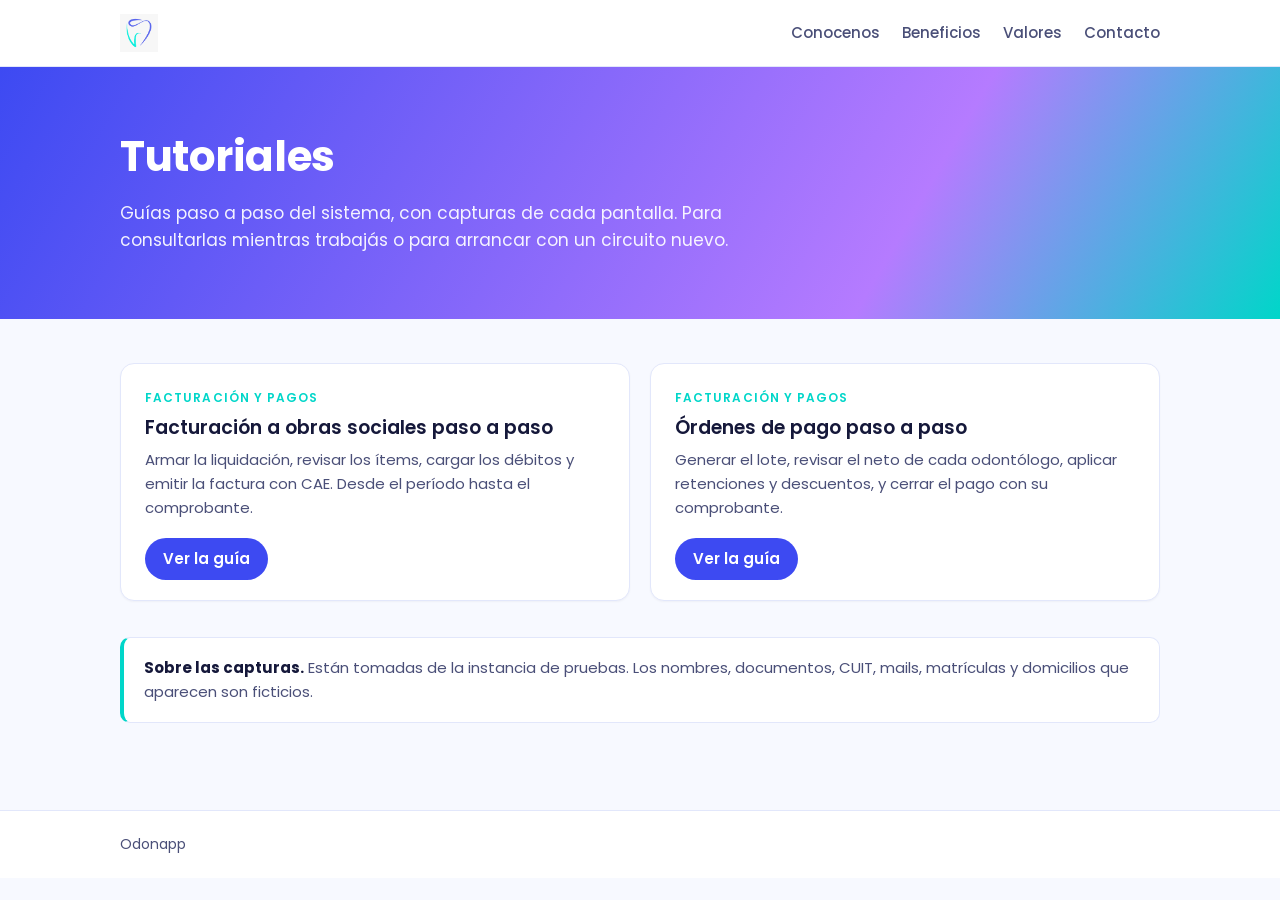
==== tutoriales/index.html @ 49efa06e "Tutoriales: la seccion en la landing Las guias paso a paso pasan a vivir en www.odonapp.com/tutorial" ====
<!doctype html>
<html lang="es">
<head>
<meta charset="utf-8">
<meta name="viewport" content="width=device-width, initial-scale=1">
<title>Tutoriales · Odonapp</title>
<meta name="description" content="Guías paso a paso de Odonapp: facturación a obras sociales, órdenes de pago y más.">

<!-- Google Tag Manager -->
<script>(function(w,d,s,l,i){w[l]=w[l]||[];w[l].push({'gtm.start':
new Date().getTime(),event:'gtm.js'});var f=d.getElementsByTagName(s)[0],
j=d.createElement(s),dl=l!='dataLayer'?'&l='+l:'';j.async=true;j.src=
'https://www.googletagmanager.com/gtm.js?id='+i+dl;f.parentNode.insertBefore(j,f);
})(window,document,'script','dataLayer','GTM-MB8L476S');</script>
<!-- End Google Tag Manager -->

<link rel="preconnect" href="https://fonts.googleapis.com">
<link rel="preconnect" href="https://fonts.gstatic.com" crossorigin>
<link rel="stylesheet" href="https://fonts.googleapis.com/css2?family=Poppins:wght@400;500;600;700&display=swap">

<style>
  :root{
    --azul:#3d4af2;
    --turquesa:#00d6c9;
    --violeta:#b57bff;
    --tinta:#15183a;
    --tinta-2:#4a4f78;
    --papel:#f7f9ff;
    --linea:#e2e7fb;
  }
  *{box-sizing:border-box}
  body{
    margin:0;
    font-family:'Poppins',system-ui,-apple-system,'Segoe UI',sans-serif;
    color:var(--tinta);
    background:var(--papel);
    line-height:1.6;
  }
  a{color:var(--azul)}
  .container{width:min(1040px,92vw);margin:0 auto}

  .site-header{background:#fff;border-bottom:1px solid var(--linea)}
  .site-header .container{display:flex;align-items:center;gap:24px;padding:14px 0}
  .site-header img{height:38px;display:block}
  .site-header nav{margin-left:auto;display:flex;gap:22px;flex-wrap:wrap}
  .site-header nav a{color:var(--tinta-2);text-decoration:none;font-weight:500;font-size:15px}
  .site-header nav a:hover{color:var(--azul)}

  .hero{
    background:linear-gradient(120deg,var(--azul),var(--violeta) 70%,var(--turquesa));
    color:#fff;padding:56px 0 64px;
  }
  .hero h1{margin:0 0 10px;font-size:clamp(28px,4.4vw,42px);font-weight:700;letter-spacing:-.01em}
  .hero p{margin:0;max-width:56ch;font-size:17px;color:rgba(255,255,255,.92)}

  main{padding:44px 0 72px}

  .grilla{display:grid;gap:20px;grid-template-columns:repeat(auto-fit,minmax(290px,1fr));margin:0;padding:0;list-style:none}
  .tarjeta{
    background:#fff;border:1px solid var(--linea);border-radius:14px;
    padding:24px 24px 20px;display:flex;flex-direction:column;
    box-shadow:0 1px 2px rgba(21,24,58,.04);
  }
  .tarjeta:hover{border-color:var(--azul);box-shadow:0 6px 22px rgba(61,74,242,.10)}
  .tarjeta .rotulo{
    font-size:12px;font-weight:600;letter-spacing:.09em;text-transform:uppercase;
    color:var(--turquesa);margin:0 0 8px;
  }
  .tarjeta h2{margin:0 0 8px;font-size:19px;font-weight:600;line-height:1.35}
  .tarjeta h2 a{color:inherit;text-decoration:none}
  .tarjeta h2 a:hover{color:var(--azul)}
  .tarjeta p{margin:0 0 18px;color:var(--tinta-2);font-size:15px}
  .tarjeta .ver{
    margin-top:auto;align-self:flex-start;text-decoration:none;font-weight:600;font-size:15px;
    color:#fff;background:var(--azul);padding:9px 18px;border-radius:999px;
  }
  .tarjeta .ver:hover{background:#2f3ad4}

  .nota{
    margin-top:36px;padding:18px 20px;background:#fff;
    border:1px solid var(--linea);border-left:4px solid var(--turquesa);
    border-radius:10px;color:var(--tinta-2);font-size:15px;
  }
  .nota strong{color:var(--tinta)}

  footer{border-top:1px solid var(--linea);background:#fff;padding:22px 0;color:var(--tinta-2);font-size:14px}
</style>
</head>
<body>
<!-- Google Tag Manager (noscript) -->
<noscript><iframe src="https://www.googletagmanager.com/ns.html?id=GTM-MB8L476S"
height="0" width="0" style="display:none;visibility:hidden"></iframe></noscript>
<!-- End Google Tag Manager (noscript) -->

<header class="site-header">
  <div class="container">
    <a href="/" aria-label="Odonapp"><img src="../images/logo.png" alt="Odonapp"></a>
    <nav>
      <a href="/#conocenos">Conocenos</a>
      <a href="/#beneficios">Beneficios</a>
      <a href="/#valores">Valores</a>
      <a href="/#contacto">Contacto</a>
    </nav>
  </div>
</header>

<section class="hero">
  <div class="container">
    <h1>Tutoriales</h1>
    <p>Guías paso a paso del sistema, con capturas de cada pantalla. Para consultarlas
       mientras trabajás o para arrancar con un circuito nuevo.</p>
  </div>
</section>

<main>
  <div class="container">
    <ul class="grilla">

      <li class="tarjeta">
        <p class="rotulo">Facturación y pagos</p>
        <h2><a href="facturacion-obras-sociales.html">Facturación a obras sociales paso a paso</a></h2>
        <p>Armar la liquidación, revisar los ítems, cargar los débitos y emitir la factura
           con CAE. Desde el período hasta el comprobante.</p>
        <a class="ver" href="facturacion-obras-sociales.html">Ver la guía</a>
      </li>

      <li class="tarjeta">
        <p class="rotulo">Facturación y pagos</p>
        <h2><a href="ordenes-de-pago.html">Órdenes de pago paso a paso</a></h2>
        <p>Generar el lote, revisar el neto de cada odontólogo, aplicar retenciones y
           descuentos, y cerrar el pago con su comprobante.</p>
        <a class="ver" href="ordenes-de-pago.html">Ver la guía</a>
      </li>

    </ul>

    <p class="nota">
      <strong>Sobre las capturas.</strong> Están tomadas de la instancia de pruebas. Los nombres,
      documentos, CUIT, mails, matrículas y domicilios que aparecen son ficticios.
    </p>
  </div>
</main>

<footer>
  <div class="container">Odonapp</div>
</footer>
</body>
</html>
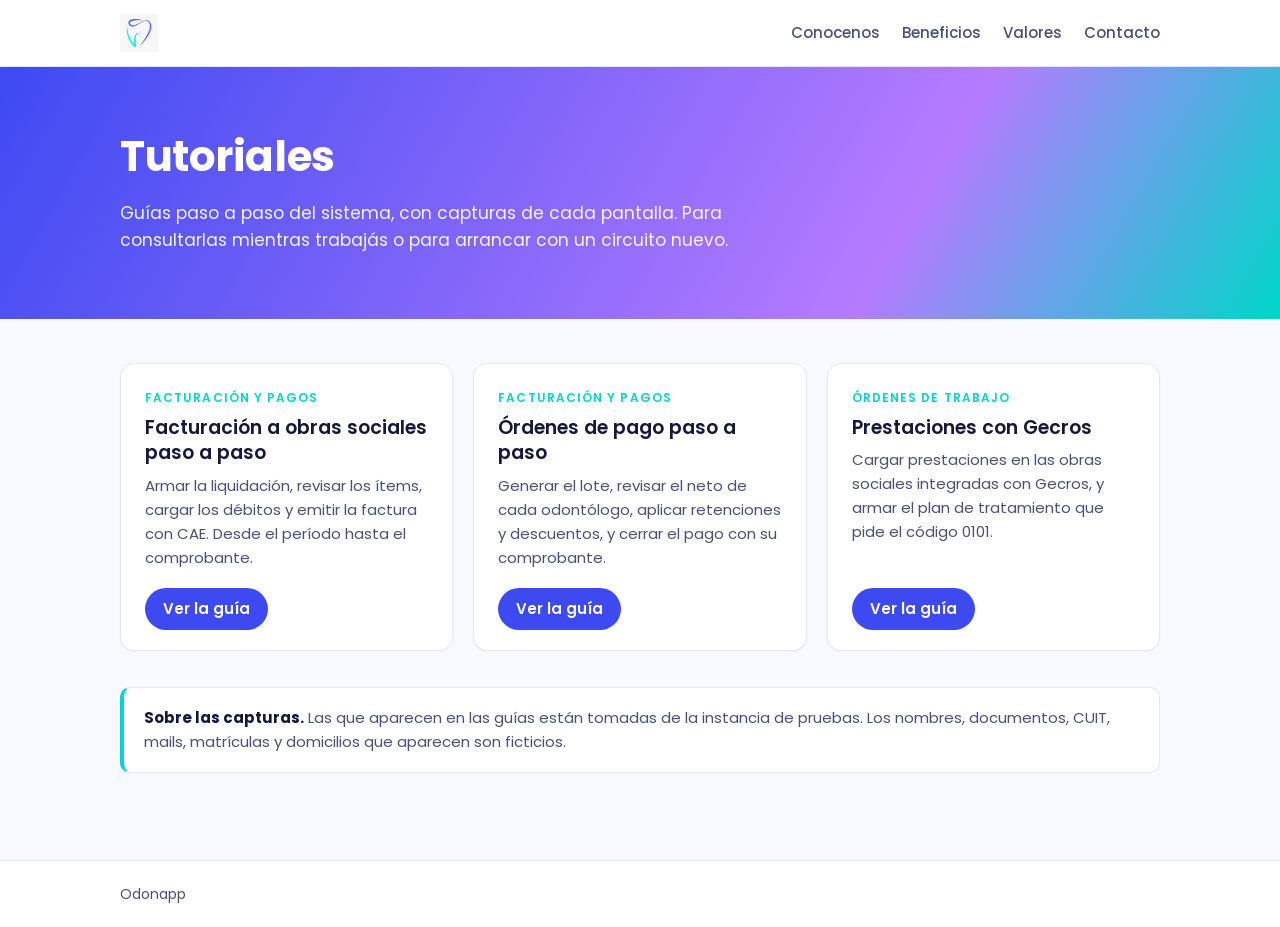
==== commit cce27ca1: "Tutoriales: prestaciones con Gecros y el plan de tratamiento del 0101 Guia para el odontologo de las" ====
--- a/tutoriales/index.html
+++ b/tutoriales/index.html
@@ -132,11 +132,20 @@
         <a class="ver" href="ordenes-de-pago.html">Ver la guía</a>
       </li>
 
+      <li class="tarjeta">
+        <p class="rotulo">Órdenes de trabajo</p>
+        <h2><a href="prestaciones-gecros.html">Prestaciones con Gecros</a></h2>
+        <p>Cargar prestaciones en las obras sociales integradas con Gecros, y armar el plan
+           de tratamiento que pide el código 0101.</p>
+        <a class="ver" href="prestaciones-gecros.html">Ver la guía</a>
+      </li>
+
     </ul>
 
     <p class="nota">
-      <strong>Sobre las capturas.</strong> Están tomadas de la instancia de pruebas. Los nombres,
-      documentos, CUIT, mails, matrículas y domicilios que aparecen son ficticios.
+      <strong>Sobre las capturas.</strong> Las que aparecen en las guías están tomadas de la
+      instancia de pruebas. Los nombres, documentos, CUIT, mails, matrículas y domicilios que
+      aparecen son ficticios.
     </p>
   </div>
 </main>
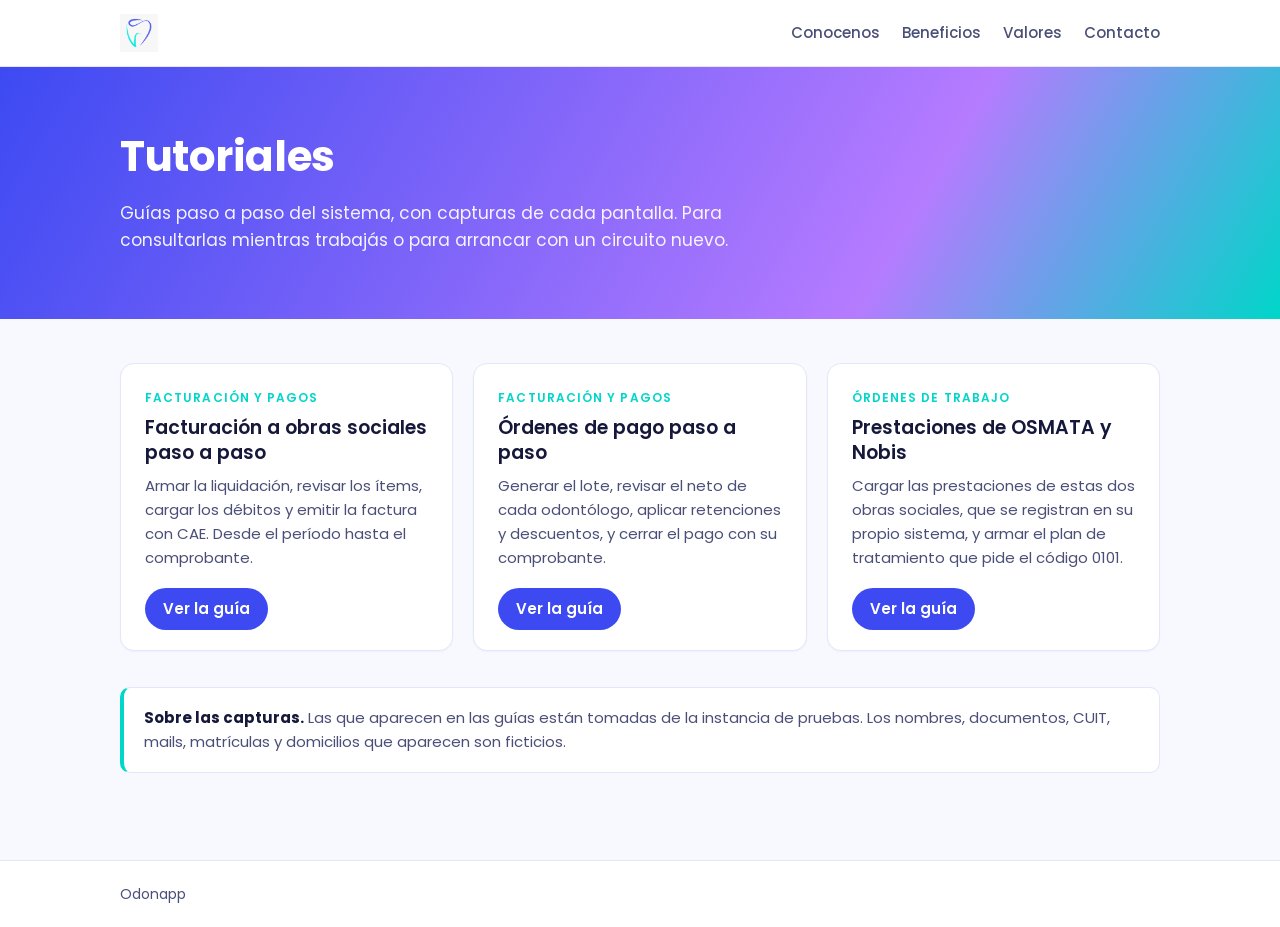
==== commit 97c8c797: "Tutoriales: la guia se llama por las obras sociales, no por el sistema "Gecros" es el sistema que us" ====
--- a/tutoriales/index.html
+++ b/tutoriales/index.html
@@ -134,10 +134,10 @@
 
       <li class="tarjeta">
         <p class="rotulo">Órdenes de trabajo</p>
-        <h2><a href="prestaciones-gecros.html">Prestaciones con Gecros</a></h2>
-        <p>Cargar prestaciones en las obras sociales integradas con Gecros, y armar el plan
-           de tratamiento que pide el código 0101.</p>
-        <a class="ver" href="prestaciones-gecros.html">Ver la guía</a>
+        <h2><a href="prestaciones-osmata-nobis.html">Prestaciones de OSMATA y Nobis</a></h2>
+        <p>Cargar las prestaciones de estas dos obras sociales, que se registran en su propio
+           sistema, y armar el plan de tratamiento que pide el código 0101.</p>
+        <a class="ver" href="prestaciones-osmata-nobis.html">Ver la guía</a>
       </li>
 
     </ul>
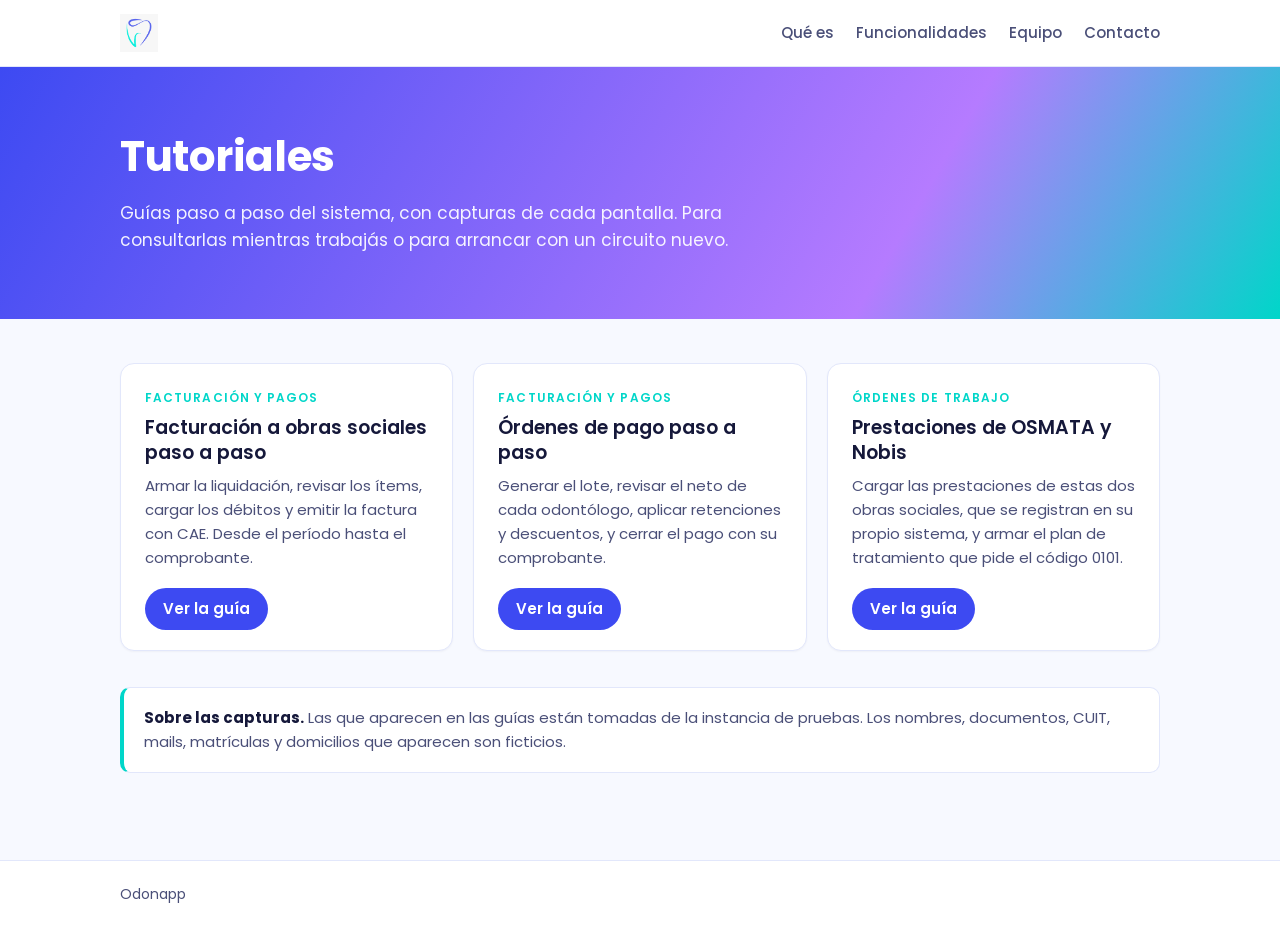
==== commit 7e4844cb: "Home: rediseño con la identidad nueva Reemplaza la home por el diseño aprobado (escritorio y mobile)" ====
--- a/tutoriales/index.html
+++ b/tutoriales/index.html
@@ -96,9 +96,9 @@
   <div class="container">
     <a href="/" aria-label="Odonapp"><img src="../images/logo.png" alt="Odonapp"></a>
     <nav>
-      <a href="/#conocenos">Conocenos</a>
-      <a href="/#beneficios">Beneficios</a>
-      <a href="/#valores">Valores</a>
+      <a href="/#que-es">Qué es</a>
+      <a href="/#funcionalidades">Funcionalidades</a>
+      <a href="/#equipo">Equipo</a>
       <a href="/#contacto">Contacto</a>
     </nav>
   </div>
